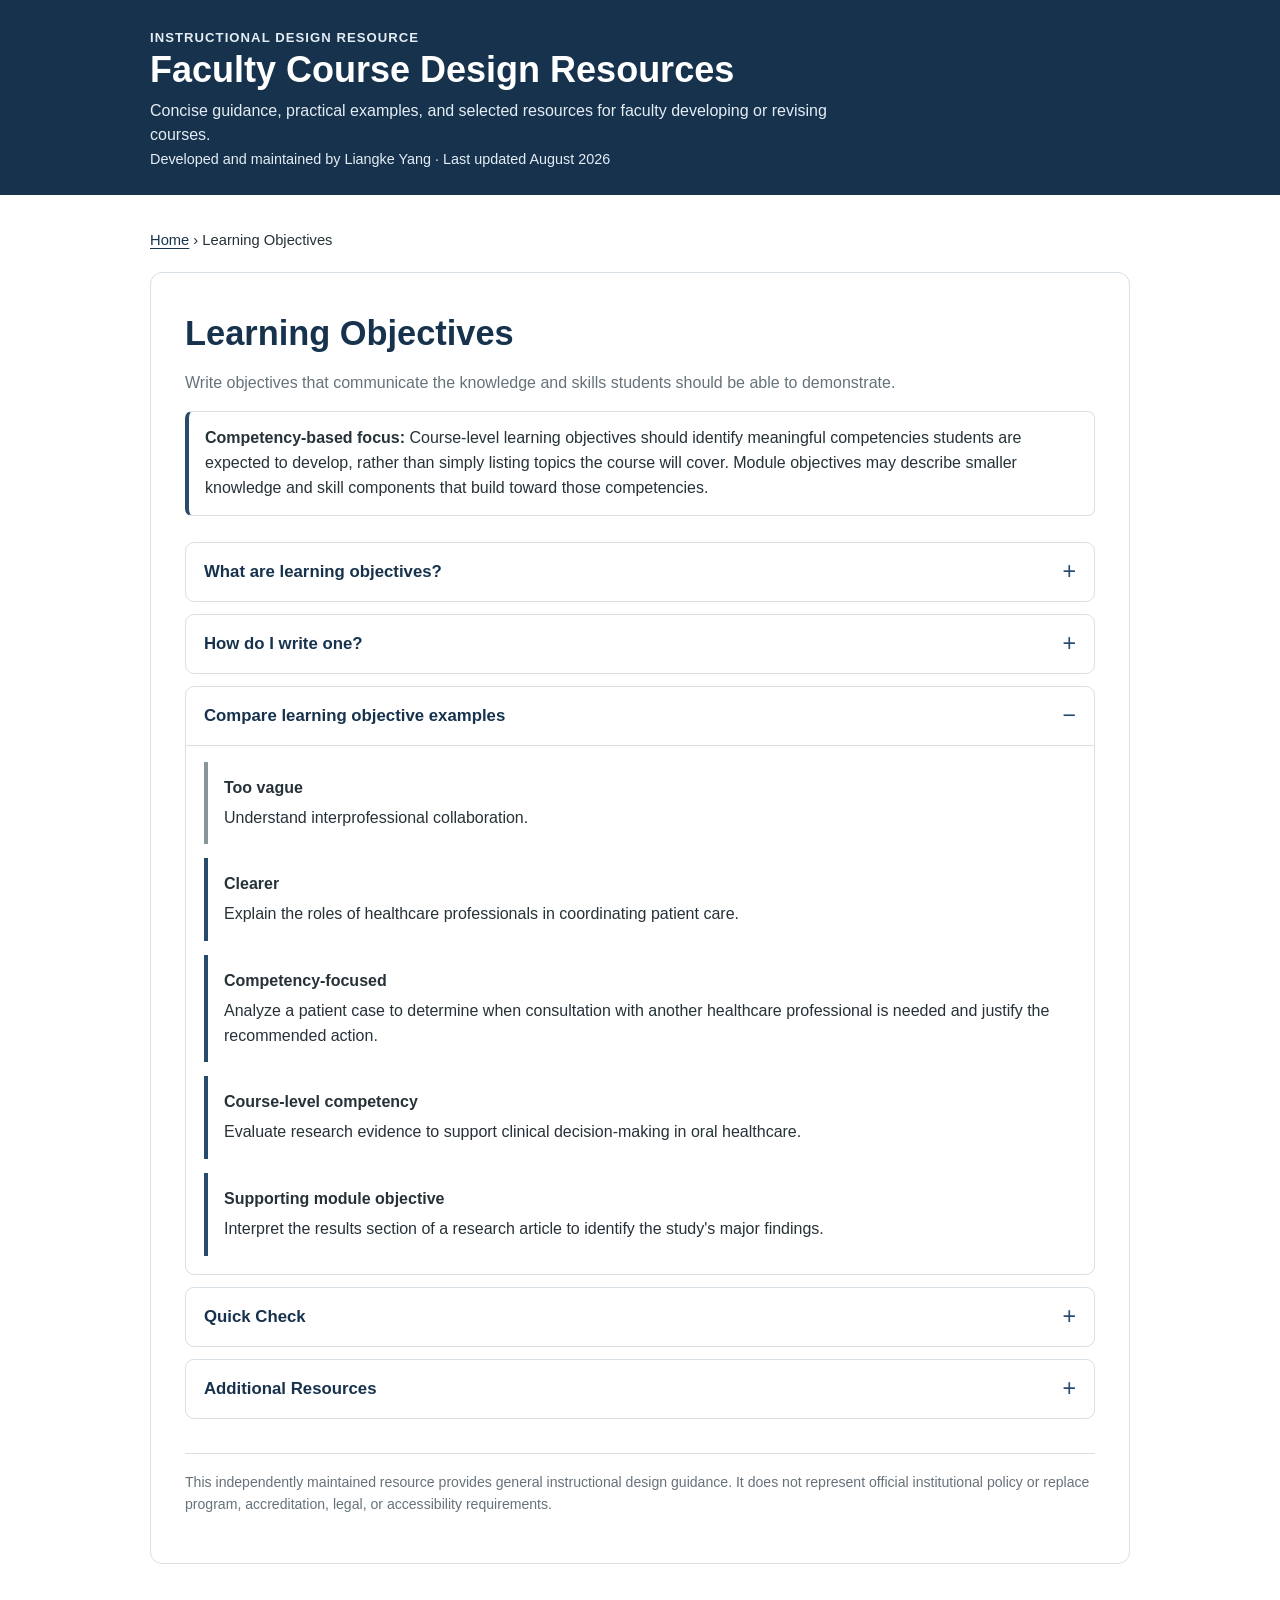
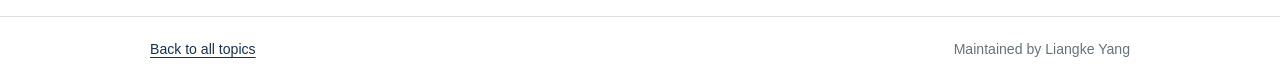
==== learning-objectives.html @ 35443c16 "Add initial faculty course design resource site" ====
<!doctype html>
<html lang="en">
<head>
  <meta charset="utf-8">
  <meta name="viewport" content="width=device-width, initial-scale=1">
  <meta name="description" content="Brief guidance and examples for writing competency-focused course and module learning objectives.">
  <title>Learning Objectives | Faculty Course Design Resources</title>
  <link rel="stylesheet" href="styles.css">
</head>
<body>
<header class="site-header">
  <div class="wrap">
    <p class="site-kicker">Instructional Design Resource</p>
    <h1>Faculty Course Design Resources</h1>
    <p>Concise guidance, practical examples, and selected resources for faculty developing or revising courses.</p>
    <p class="meta">Developed and maintained by Liangke Yang · Last updated August 2026</p>
  </div>
</header>

<main>
  <nav class="breadcrumb" aria-label="Breadcrumb">
    <a href="index.html">Home</a> &rsaquo; Learning Objectives
  </nav>

  <article class="content-panel">
    <h1>Learning Objectives</h1>
    <p class="page-lead">
      Write objectives that communicate the knowledge and skills students should be able to demonstrate.
    </p>

    <div class="note">
      <strong>Competency-based focus:</strong> Course-level learning objectives should identify meaningful
      competencies students are expected to develop, rather than simply listing topics the course will cover.
      Module objectives may describe smaller knowledge and skill components that build toward those competencies.
    </div>

    <section class="accordion" aria-label="Learning objectives guidance">
      <details>
        <summary>What are learning objectives?</summary>
        <div class="accordion-content">
          <p>
            Learning objectives describe what students should be able to do after completing a course,
            module, or learning activity.
          </p>
          <p>
            Course-level objectives should communicate the broader competencies students are expected to develop.
            Module-level objectives should describe the smaller knowledge and skills that support those competencies.
          </p>
        </div>
      </details>

      <details>
        <summary>How do I write one?</summary>
        <div class="accordion-content">
          <div class="formula">
            <strong>Action verb + knowledge or skill + context</strong>
          </div>
          <p>
            Use observable verbs such as <strong>identify, explain, apply, analyze, evaluate,</strong>
            and <strong>develop</strong>.
          </p>
          <p>
            Avoid vague verbs such as <em>know, understand, learn, appreciate,</em>
            or <em>become familiar with</em>.
          </p>
        </div>
      </details>

      <details open>
        <summary>Compare learning objective examples</summary>
        <div class="accordion-content">
          <div class="example bad">
            <span class="label">Too vague</span>
            Understand interprofessional collaboration.
          </div>

          <div class="example">
            <span class="label">Clearer</span>
            Explain the roles of healthcare professionals in coordinating patient care.
          </div>

          <div class="example">
            <span class="label">Competency-focused</span>
            Analyze a patient case to determine when consultation with another healthcare professional
            is needed and justify the recommended action.
          </div>

          <div class="example">
            <span class="label">Course-level competency</span>
            Evaluate research evidence to support clinical decision-making in oral healthcare.
          </div>

          <div class="example">
            <span class="label">Supporting module objective</span>
            Interpret the results section of a research article to identify the study's major findings.
          </div>
        </div>
      </details>

      <details>
        <summary>Quick Check</summary>
        <div class="accordion-content">
          <ul class="quick-check">
            <li>Does the objective describe what the student will do?</li>
            <li>Does it identify meaningful knowledge or skill rather than content coverage?</li>
            <li>Is the action observable and assessable?</li>
            <li>Does it contribute to a course or professional competency?</li>
            <li>Is it achievable within the course or module?</li>
          </ul>
        </div>
      </details>

      <details>
        <summary>Additional Resources</summary>
        <div class="accordion-content">
          <ul class="resource-list">
            <li>
              <a class="resource-link"
                 href="https://academiceffectiveness.gatech.edu/assessment-toolkit/developing-student-learning-outcome-statements"
                 target="_blank" rel="noopener">
                Georgia Tech: Developing Student Learning Outcome Statements
              </a>
            </li>
            <li>
              <a class="resource-link"
                 href="https://learningoutcomes.ucla.edu/process-guidelines/establishing-student-learning-objectives-competencies-for-courses/"
                 target="_blank" rel="noopener">
                UCLA: Establishing Student Learning Objectives/Competencies for Courses
              </a>
            </li>
            <li>
              <a class="resource-link"
                 href="https://poorvucenter.yale.edu/teaching/teaching-resource-library/writing-learning-goals-objectives-and-outcomes"
                 target="_blank" rel="noopener">
                Yale: Writing Learning Goals, Objectives and Outcomes
              </a>
            </li>
            <li>
              <a class="resource-link"
                 href="https://teachingcommons.stanford.edu/teaching-guides/foundations-course-design/course-planning/creating-learning-outcomes"
                 target="_blank" rel="noopener">
                Stanford: Creating Learning Outcomes
              </a>
            </li>
            <li>
              <a class="resource-link"
                 href="https://www.unmc.edu/facdev/teaching/teaching-resources/teaching-tips/learning-strategies.html"
                 target="_blank" rel="noopener">
                University of Nebraska Medical Center: Writing Learning Objectives
              </a>
            </li>
          </ul>
        </div>
      </details>
    </section>

    <p class="disclaimer">
      This independently maintained resource provides general instructional design guidance.
      It does not represent official institutional policy or replace program, accreditation, legal,
      or accessibility requirements.
    </p>
  </article>
</main>

<footer class="site-footer">
  <div class="wrap">
    <a class="back-link" href="index.html">Back to all topics</a>
    <span>Maintained by Liangke Yang</span>
  </div>
</footer>
</body>
</html>
---- styles.css ----
:root {
  --navy: #17324d;
  --navy-light: #274b6d;
  --text: #263238;
  --muted: #66727a;
  --surface: #ffffff;
  --border: #d9e0e5;
}

* {
  box-sizing: border-box;
}

body {
  margin: 0;
  font-family: Arial, Helvetica, sans-serif;
  color: var(--text);
  background: var(--surface);
  line-height: 1.55;
}

a {
  color: var(--navy);
}

.site-header {
  background: var(--navy);
  color: #ffffff;
  border-bottom: 1px solid var(--navy);
  padding: 28px 20px 24px;
}

.wrap,
main {
  width: min(980px, calc(100% - 40px));
  margin: 0 auto;
}

.site-kicker {
  margin: 0 0 7px;
  color: #c7d7e5;
  font-size: .82rem;
  font-weight: 700;
  letter-spacing: .08em;
  text-transform: uppercase;
}

.site-header h1 {
  margin: 0 0 7px;
  font-size: clamp(1.7rem, 4vw, 2.25rem);
  line-height: 1.2;
}

.site-header p {
  max-width: 720px;
  margin: 0;
  color: #e4edf4;
}

main {
  padding: 34px 0 52px;
}

.intro {
  max-width: 760px;
  margin-bottom: 28px;
}

.meta {
  margin-top: 10px;
  color: var(--muted);
  font-size: .9rem;
}

.section-title {
  margin: 36px 0 14px;
  color: var(--navy);
  font-size: 1.25rem;
}

.card-grid {
  display: grid;
  grid-template-columns: repeat(auto-fit, minmax(245px, 1fr));
  gap: 16px;
}

.card {
  display: block;
  min-height: 126px;
  padding: 18px;
  color: inherit;
  text-decoration: none;
  background: var(--surface);
  border: 1px solid var(--border);
  border-radius: 10px;
}

.card.is-link {
  border-top: 4px solid var(--navy-light);
}

.card:hover,
.card:focus-visible {
  box-shadow: 0 5px 16px rgba(38, 50, 56, .09);
  transform: translateY(-1px);
}

.card h2 {
  margin: 0 0 8px;
  color: var(--navy);
  font-size: 1.08rem;
}

.card p {
  margin: 0;
  color: var(--muted);
  font-size: .95rem;
}

.breadcrumb {
  margin-bottom: 20px;
  font-size: .92rem;
}

.breadcrumb a,
.resource-link,
.back-link {
  color: var(--navy);
  text-decoration-thickness: 1px;
  text-underline-offset: 3px;
}

.content-panel {
  padding: clamp(22px, 4vw, 34px);
  background: var(--surface);
  border: 1px solid var(--border);
  border-radius: 12px;
}

.content-panel h1 {
  margin: 0;
  color: var(--navy);
  font-size: clamp(1.7rem, 4vw, 2.15rem);
}

.page-lead {
  max-width: 760px;
  margin: 10px 0 0;
  color: var(--muted);
}

.content-panel h2 {
  margin: 30px 0 10px;
  color: var(--navy);
  font-size: 1.22rem;
}

.formula,
.example {
  margin: 14px 0;
  padding: 14px 16px;
  background: var(--surface);
  border-left: 4px solid var(--navy-light);
}

.example.bad {
  background: var(--surface);
  border-left-color: #8a959a;
}

.label {
  display: block;
  margin-bottom: 5px;
  font-weight: 700;
}

.note {
  margin: 16px 0;
  padding: 14px 16px;
  background: var(--surface);
  border: 1px solid var(--border);
  border-left: 4px solid var(--navy-light);
  border-radius: 7px;
}

.quick-check {
  padding-left: 22px;
}

.quick-check li {
  margin-bottom: 7px;
}

.resource-list {
  padding-left: 20px;
}

.resource-list li {
  margin-bottom: 10px;
}

.disclaimer {
  margin-top: 34px;
  padding-top: 18px;
  color: var(--muted);
  font-size: .88rem;
  border-top: 1px solid var(--border);
}

.site-footer {
  padding: 22px 20px;
  color: var(--muted);
  background: var(--surface);
  border-top: 1px solid var(--border);
  font-size: .88rem;
}

.site-footer .wrap {
  display: flex;
  flex-wrap: wrap;
  justify-content: space-between;
  gap: 8px 20px;
}

@media (max-width: 600px) {
  .wrap,
  main {
    width: min(100% - 28px, 980px);
  }

  .site-header {
    padding: 22px 14px 20px;
  }

  .site-footer .wrap {
    display: block;
  }

  .site-footer .wrap > * + * {
    margin-top: 6px;
  }
}

.accordion {
  margin-top: 26px;
}

.accordion details {
  margin-bottom: 12px;
  background: var(--surface);
  border: 1px solid var(--border);
  border-radius: 9px;
  overflow: hidden;
}

.accordion summary {
  position: relative;
  padding: 16px 48px 16px 18px;
  color: var(--navy);
  font-size: 1.05rem;
  font-weight: 700;
  cursor: pointer;
  list-style: none;
}

.accordion summary::-webkit-details-marker {
  display: none;
}

.accordion summary::after {
  content: "+";
  position: absolute;
  top: 50%;
  right: 18px;
  transform: translateY(-50%);
  color: var(--navy-light);
  font-size: 1.45rem;
  font-weight: 400;
}

.accordion details[open] summary::after {
  content: "−";
}

.accordion summary:hover,
.accordion summary:focus-visible {
  background: #f7f9fb;
}

.accordion-content {
  padding: 0 18px 18px;
  border-top: 1px solid var(--border);
}

.accordion-content > :first-child {
  margin-top: 16px;
}

.accordion-content > :last-child {
  margin-bottom: 0;
}
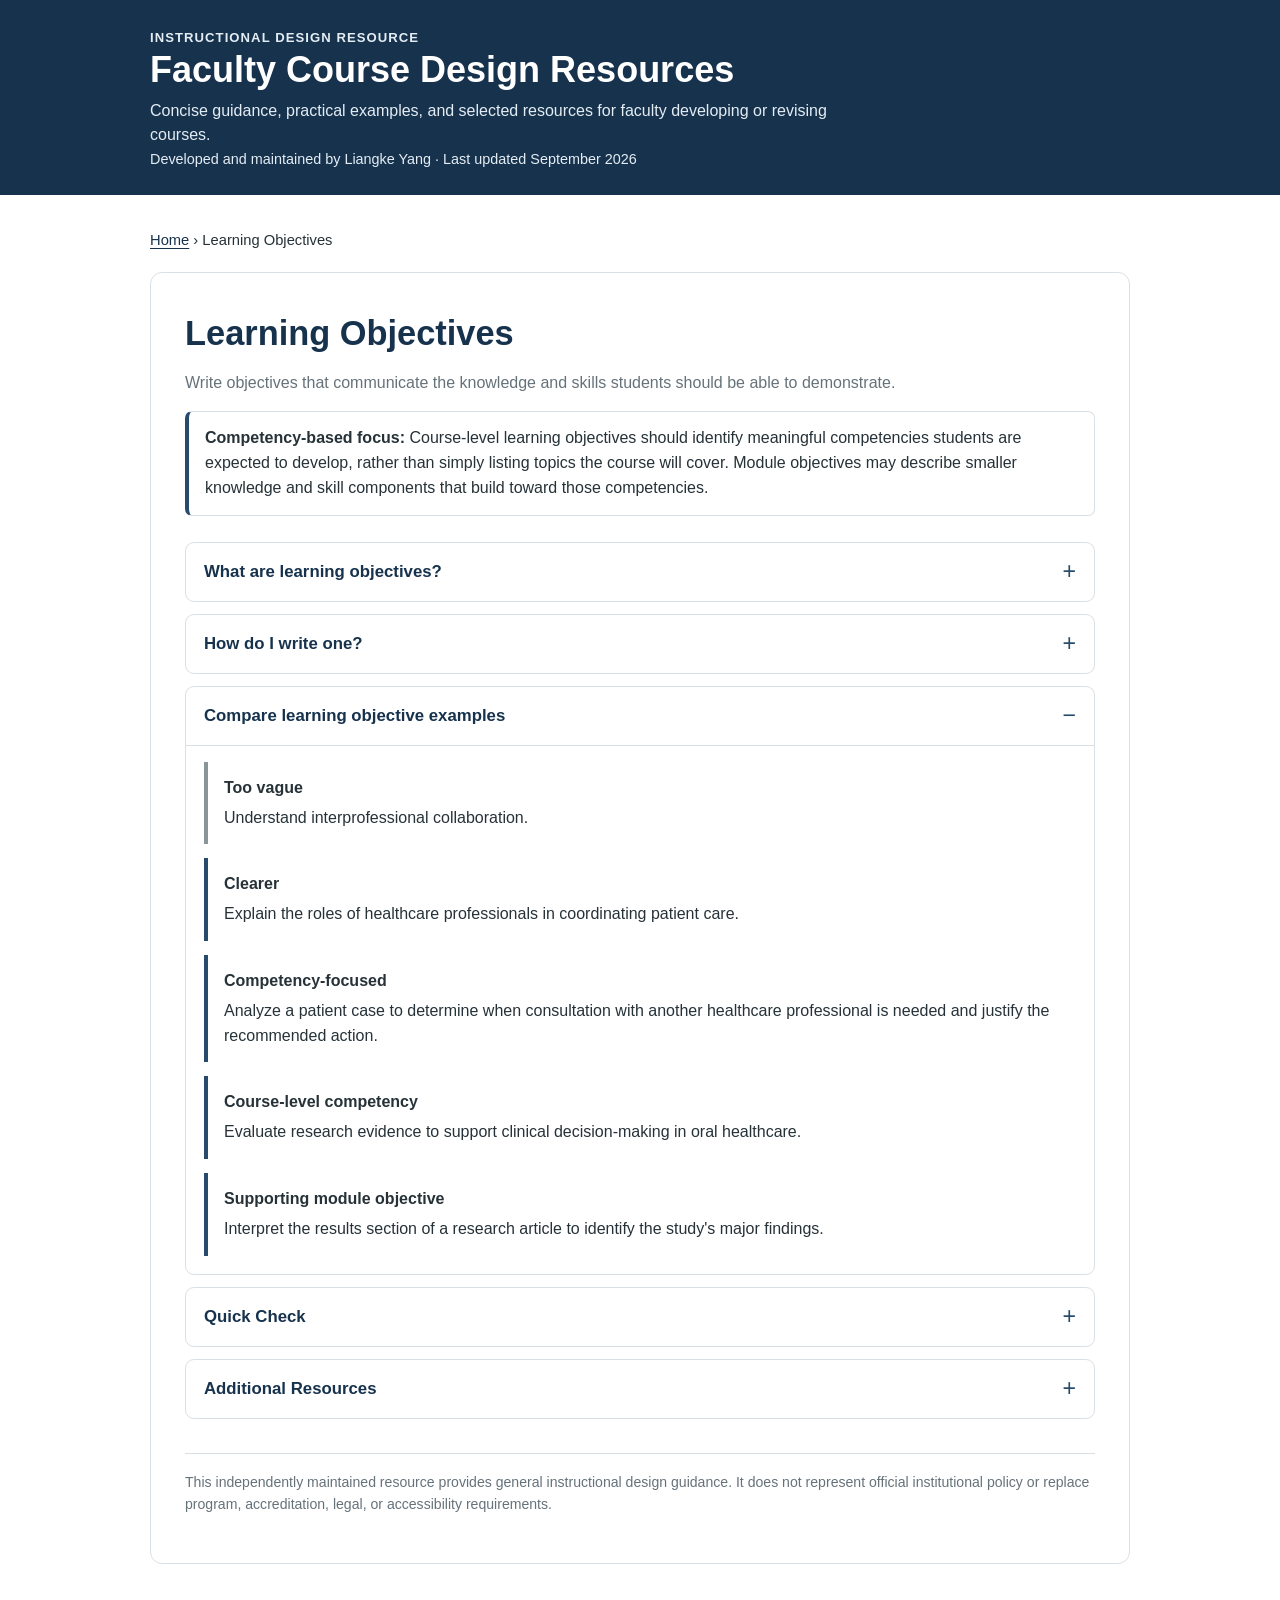
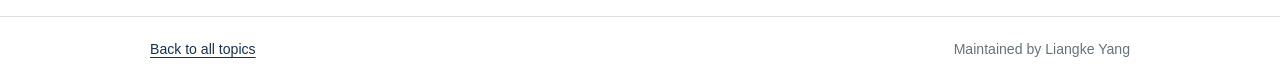
==== commit c91197a7: "Update learning objectives page" ====
--- a/learning-objectives.html
+++ b/learning-objectives.html
@@ -13,7 +13,7 @@
     <p class="site-kicker">Instructional Design Resource</p>
     <h1>Faculty Course Design Resources</h1>
     <p>Concise guidance, practical examples, and selected resources for faculty developing or revising courses.</p>
-    <p class="meta">Developed and maintained by Liangke Yang · Last updated August 2026</p>
+    <p class="meta">Developed and maintained by Liangke Yang &middot; Last updated September 2026</p>
   </div>
 </header>
 
@@ -169,4 +169,4 @@
   </div>
 </footer>
 </body>
-</html>+</html>
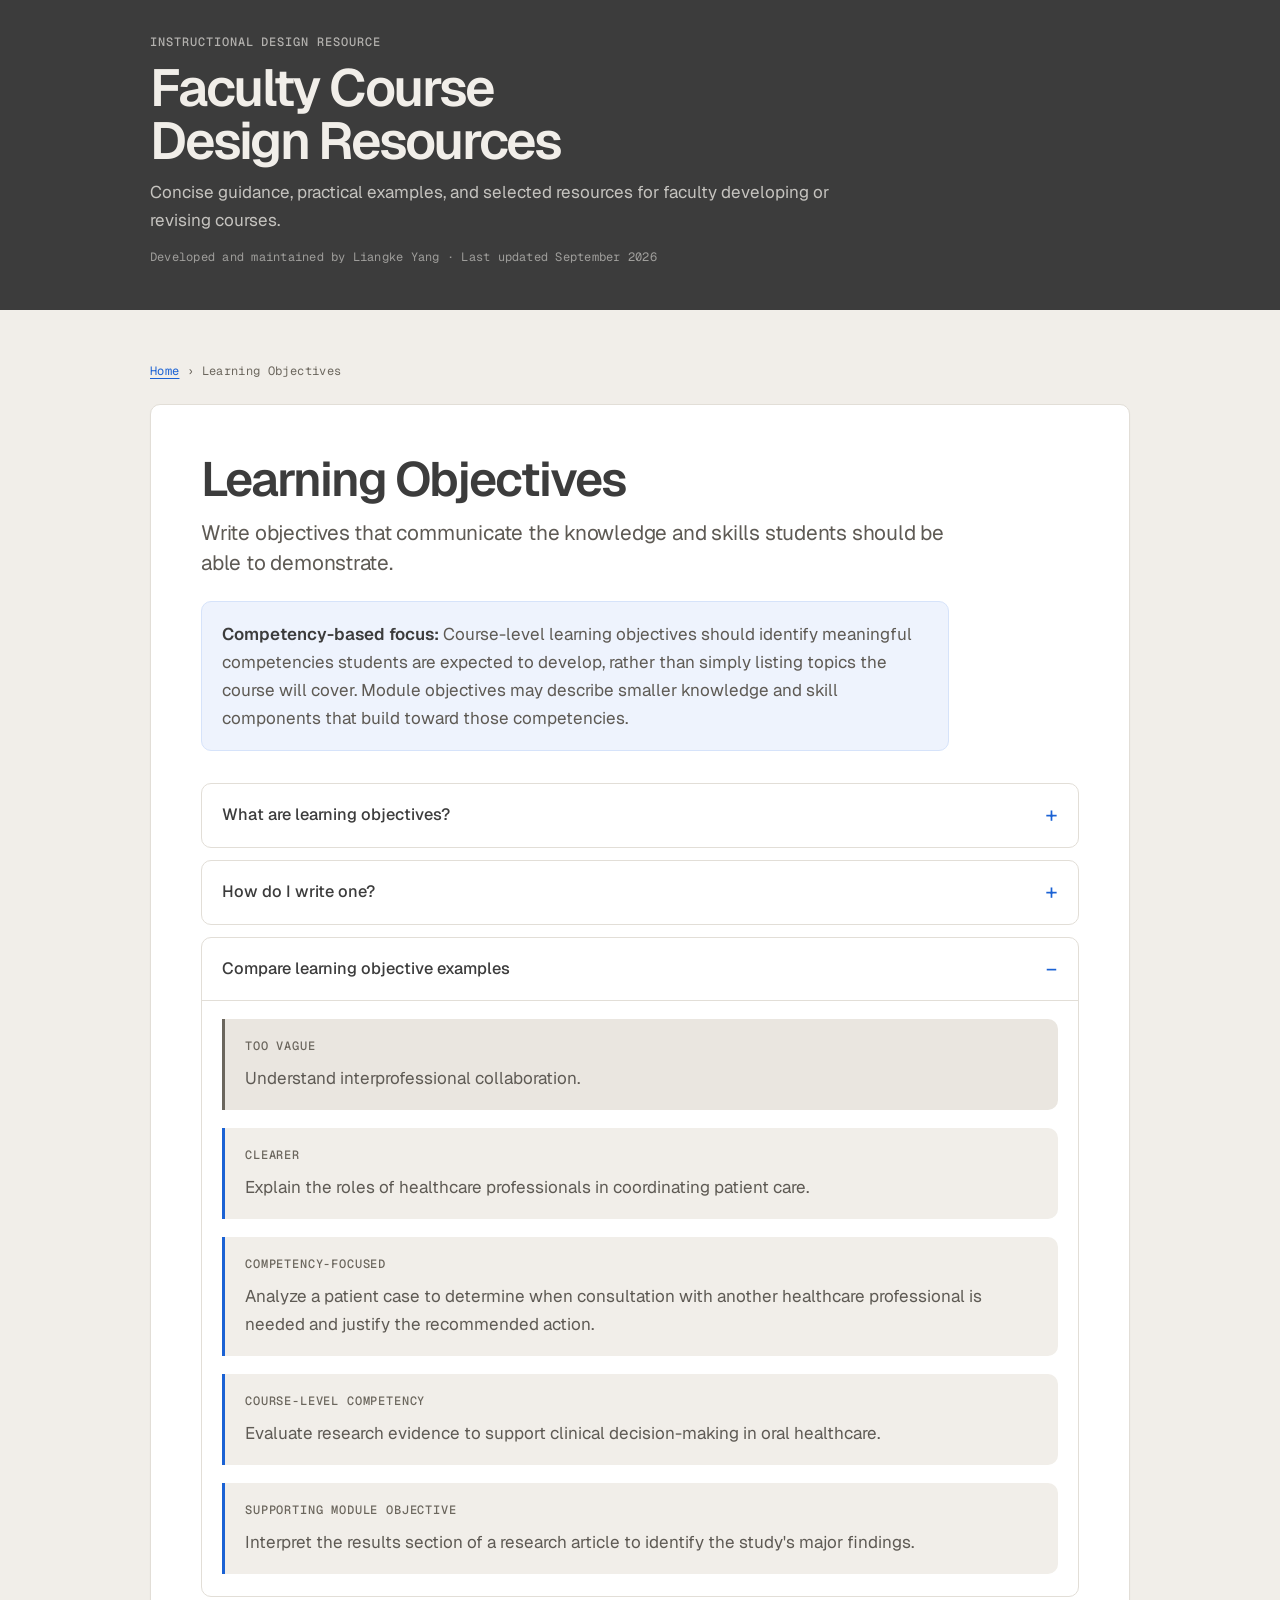
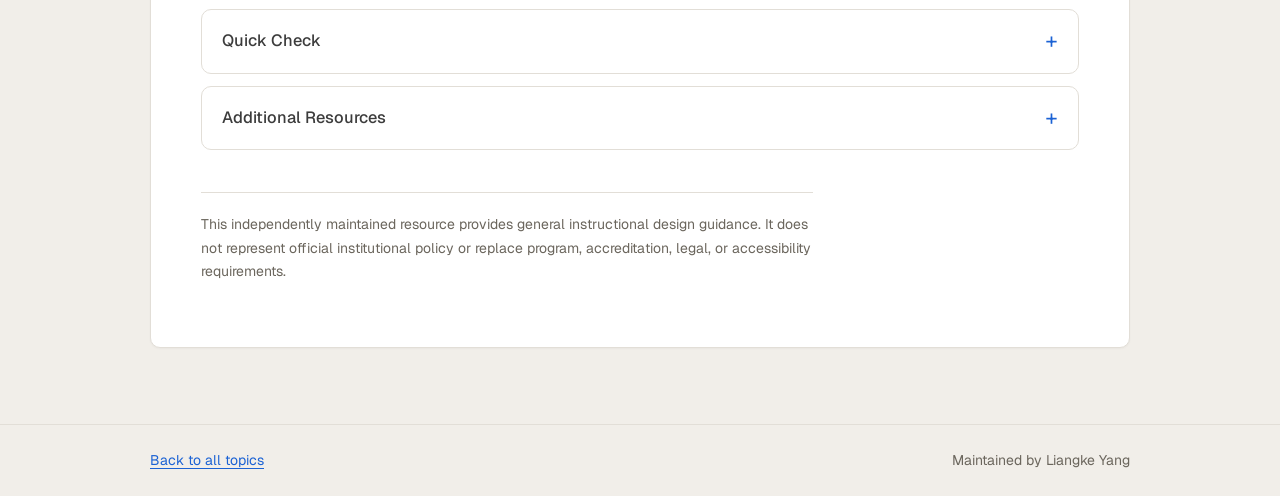
==== commit 6389e41b: "Bust stylesheet cache on learning objectives page" ====
--- a/learning-objectives.html
+++ b/learning-objectives.html
@@ -5,7 +5,7 @@
   <meta name="viewport" content="width=device-width, initial-scale=1">
   <meta name="description" content="Brief guidance and examples for writing competency-focused course and module learning objectives.">
   <title>Learning Objectives | Faculty Course Design Resources</title>
-  <link rel="stylesheet" href="styles.css">
+  <link rel="stylesheet" href="styles.css?v=20260903">
 </head>
 <body>
 <header class="site-header">
--- a/styles.css
+++ b/styles.css
@@ -1,186 +1,306 @@
+@import url('https://fonts.googleapis.com/css2?family=Geist:wght@300..700&family=Geist+Mono:wght@400..600&display=swap');
+
 :root {
-  --navy: #17324d;
-  --navy-light: #274b6d;
-  --text: #263238;
-  --muted: #66727a;
-  --surface: #ffffff;
-  --border: #d9e0e5;
-}
-
-* {
+  --paper: #F1EEE9;
+  --surface: #FFFFFF;
+  --paper-sunk: #EAE6E0;
+  --ink: #3C3C3C;
+  --ink-2: #5E5A54;
+  --ink-3: #6B665D;
+  --accent: #1B62D4;
+  --accent-fill: #EEF3FD;
+  --accent-line: #D6E3FA;
+  --line: #E2DED7;
+  --shadow: 60, 60, 60;
+  --radius: 10px;
+  --max: 980px;
+  --measure: 68ch;
+  --sans: "Geist", ui-sans-serif, system-ui, -apple-system, "Segoe UI", sans-serif;
+  --mono: "Geist Mono", ui-monospace, SFMono-Regular, Menlo, monospace;
+  --ease: cubic-bezier(.22, 1, .36, 1);
+
+  /* Legacy aliases retained so page-specific rules remain stable. */
+  --navy: var(--ink);
+  --navy-light: var(--accent);
+  --text: var(--ink);
+  --muted: var(--ink-2);
+  --border: var(--line);
+}
+
+*, *::before, *::after {
   box-sizing: border-box;
+}
+
+html {
+  scroll-behavior: smooth;
+  -webkit-text-size-adjust: 100%;
 }
 
 body {
   margin: 0;
-  font-family: Arial, Helvetica, sans-serif;
-  color: var(--text);
-  background: var(--surface);
-  line-height: 1.55;
+  font-family: var(--sans);
+  font-size: 1.0625rem;
+  color: var(--ink);
+  background: var(--paper);
+  line-height: 1.65;
+  font-synthesis-weight: none;
+  -webkit-font-smoothing: antialiased;
+  text-rendering: optimizeLegibility;
 }
 
 a {
-  color: var(--navy);
+  color: var(--accent);
+  text-decoration-thickness: 1px;
+  text-underline-offset: 3px;
+}
+
+a:hover {
+  text-decoration-thickness: 2px;
+}
+
+a:focus-visible,
+summary:focus-visible {
+  outline: 2px solid var(--accent);
+  outline-offset: 3px;
 }
 
 .site-header {
-  background: var(--navy);
-  color: #ffffff;
-  border-bottom: 1px solid var(--navy);
-  padding: 28px 20px 24px;
+  background: var(--ink);
+  color: var(--paper);
+  border-bottom: 0;
+  padding: 34px 20px 32px;
 }
 
 .wrap,
 main {
-  width: min(980px, calc(100% - 40px));
+  width: min(var(--max), calc(100% - 48px));
   margin: 0 auto;
 }
 
 .site-kicker {
-  margin: 0 0 7px;
-  color: #c7d7e5;
-  font-size: .82rem;
-  font-weight: 700;
+  margin: 0 0 10px;
+  color: rgba(241, 238, 233, .66);
+  font-family: var(--mono);
+  font-size: .75rem;
+  font-weight: 500;
+  line-height: 1.4;
   letter-spacing: .08em;
   text-transform: uppercase;
 }
 
 .site-header h1 {
-  margin: 0 0 7px;
-  font-size: clamp(1.7rem, 4vw, 2.25rem);
-  line-height: 1.2;
-}
-
-.site-header p {
-  max-width: 720px;
+  max-width: 760px;
+  margin: 0 0 10px;
+  color: var(--paper);
+  font-size: clamp(2rem, 4.5vw, 3.25rem);
+  font-weight: 600;
+  line-height: 1.03;
+  letter-spacing: -.04em;
+  text-wrap: balance;
+}
+
+.site-header p:not(.site-kicker):not(.meta) {
+  max-width: 700px;
   margin: 0;
-  color: #e4edf4;
+  color: rgba(241, 238, 233, .76);
+}
+
+.site-header .meta {
+  margin-top: 14px;
+  color: rgba(241, 238, 233, .55);
 }
 
 main {
-  padding: 34px 0 52px;
+  padding: 52px 0 76px;
 }
 
 .intro {
-  max-width: 760px;
-  margin-bottom: 28px;
+  max-width: var(--measure);
+  margin-bottom: 38px;
+  color: var(--ink-2);
 }
 
 .meta {
   margin-top: 10px;
-  color: var(--muted);
-  font-size: .9rem;
+  color: var(--ink-3);
+  font-family: var(--mono);
+  font-size: .75rem;
+  line-height: 1.5;
+  letter-spacing: .02em;
 }
 
 .section-title {
-  margin: 36px 0 14px;
-  color: var(--navy);
-  font-size: 1.25rem;
+  margin: 48px 0 18px;
+  padding-bottom: 12px;
+  color: var(--ink);
+  border-bottom: 1px solid var(--line);
+  font-size: clamp(1.35rem, 2.4vw, 1.7rem);
+  font-weight: 500;
+  line-height: 1.18;
+  letter-spacing: -.021em;
 }
 
 .card-grid {
   display: grid;
   grid-template-columns: repeat(auto-fit, minmax(245px, 1fr));
-  gap: 16px;
+  gap: 14px;
 }
 
 .card {
   display: block;
-  min-height: 126px;
-  padding: 18px;
+  min-height: 140px;
+  padding: 24px;
   color: inherit;
   text-decoration: none;
   background: var(--surface);
-  border: 1px solid var(--border);
-  border-radius: 10px;
+  border: 1px solid var(--line);
+  border-radius: var(--radius);
+  box-shadow: 0 1px 2px rgba(var(--shadow), .04);
+  transition: transform .28s var(--ease), box-shadow .28s var(--ease), border-color .28s var(--ease);
 }
 
 .card.is-link {
-  border-top: 4px solid var(--navy-light);
+  border-top: 1px solid var(--line);
+}
+
+.card.is-link::before {
+  content: "";
+  display: block;
+  width: 22px;
+  height: 2px;
+  margin-bottom: 18px;
+  background: var(--accent);
+  border-radius: 999px;
 }
 
 .card:hover,
 .card:focus-visible {
-  box-shadow: 0 5px 16px rgba(38, 50, 56, .09);
-  transform: translateY(-1px);
+  border-color: #D4CEC5;
+  box-shadow: 0 10px 28px rgba(var(--shadow), .08);
+  transform: translateY(-3px);
+}
+
+.card:focus-visible {
+  outline: 2px solid var(--accent);
+  outline-offset: 3px;
 }
 
 .card h2 {
-  margin: 0 0 8px;
-  color: var(--navy);
+  margin: 0 0 9px;
+  color: var(--ink);
   font-size: 1.08rem;
+  font-weight: 500;
+  line-height: 1.25;
+  letter-spacing: -.014em;
 }
 
 .card p {
   margin: 0;
-  color: var(--muted);
+  color: var(--ink-2);
   font-size: .95rem;
 }
 
 .breadcrumb {
-  margin-bottom: 20px;
-  font-size: .92rem;
+  margin-bottom: 22px;
+  color: var(--ink-3);
+  font-family: var(--mono);
+  font-size: .75rem;
+  letter-spacing: .03em;
 }
 
 .breadcrumb a,
 .resource-link,
 .back-link {
-  color: var(--navy);
+  color: var(--accent);
   text-decoration-thickness: 1px;
   text-underline-offset: 3px;
 }
 
 .content-panel {
-  padding: clamp(22px, 4vw, 34px);
+  padding: clamp(28px, 5vw, 50px);
   background: var(--surface);
-  border: 1px solid var(--border);
-  border-radius: 12px;
+  border: 1px solid var(--line);
+  border-radius: var(--radius);
+  box-shadow: 0 1px 2px rgba(var(--shadow), .04);
+}
+
+.content-panel > * {
+  max-width: var(--measure);
+}
+
+.content-panel > .accordion,
+.content-panel > .shot,
+.content-panel > .shot-pair,
+.content-panel > figure {
+  max-width: none;
 }
 
 .content-panel h1 {
   margin: 0;
-  color: var(--navy);
-  font-size: clamp(1.7rem, 4vw, 2.15rem);
+  color: var(--ink);
+  font-size: clamp(2rem, 4.5vw, 3rem);
+  font-weight: 600;
+  line-height: 1.03;
+  letter-spacing: -.04em;
+  text-wrap: balance;
 }
 
 .page-lead {
-  max-width: 760px;
-  margin: 10px 0 0;
-  color: var(--muted);
+  max-width: 54ch;
+  margin: 14px 0 0;
+  color: var(--ink-2);
+  font-size: clamp(1.1rem, 1.7vw, 1.3rem);
+  line-height: 1.45;
+  letter-spacing: -.01em;
 }
 
 .content-panel h2 {
-  margin: 30px 0 10px;
-  color: var(--navy);
-  font-size: 1.22rem;
+  margin: 38px 0 12px;
+  color: var(--ink);
+  font-size: clamp(1.3rem, 2.2vw, 1.6rem);
+  font-weight: 500;
+  line-height: 1.2;
+  letter-spacing: -.02em;
 }
 
 .formula,
 .example {
-  margin: 14px 0;
-  padding: 14px 16px;
-  background: var(--surface);
-  border-left: 4px solid var(--navy-light);
+  margin: 18px 0;
+  padding: 18px 20px;
+  color: var(--ink-2);
+  background: var(--paper);
+  border-left: 3px solid var(--accent);
+  border-radius: 0 var(--radius) var(--radius) 0;
 }
 
 .example.bad {
-  background: var(--surface);
-  border-left-color: #8a959a;
+  background: var(--paper-sunk);
+  border-left-color: var(--ink-3);
 }
 
 .label {
   display: block;
-  margin-bottom: 5px;
-  font-weight: 700;
+  margin-bottom: 7px;
+  color: var(--ink-3);
+  font-family: var(--mono);
+  font-size: .75rem;
+  font-weight: 500;
+  letter-spacing: .07em;
+  text-transform: uppercase;
 }
 
 .note {
-  margin: 16px 0;
-  padding: 14px 16px;
-  background: var(--surface);
-  border: 1px solid var(--border);
-  border-left: 4px solid var(--navy-light);
-  border-radius: 7px;
+  margin: 22px 0;
+  padding: 18px 20px;
+  color: var(--ink-2);
+  background: var(--accent-fill);
+  border: 1px solid var(--accent-line);
+  border-radius: var(--radius);
+}
+
+.note strong {
+  color: var(--ink);
+  font-weight: 600;
 }
 
 .quick-check {
@@ -188,7 +308,7 @@
 }
 
 .quick-check li {
-  margin-bottom: 7px;
+  margin-bottom: 8px;
 }
 
 .resource-list {
@@ -200,19 +320,19 @@
 }
 
 .disclaimer {
-  margin-top: 34px;
-  padding-top: 18px;
-  color: var(--muted);
-  font-size: .88rem;
-  border-top: 1px solid var(--border);
+  margin-top: 42px;
+  padding-top: 20px;
+  color: var(--ink-3);
+  font-size: .875rem;
+  border-top: 1px solid var(--line);
 }
 
 .site-footer {
-  padding: 22px 20px;
-  color: var(--muted);
-  background: var(--surface);
-  border-top: 1px solid var(--border);
-  font-size: .88rem;
+  padding: 24px 20px;
+  color: var(--ink-3);
+  background: var(--paper);
+  border-top: 1px solid var(--line);
+  font-size: .875rem;
 }
 
 .site-footer .wrap {
@@ -222,45 +342,27 @@
   gap: 8px 20px;
 }
 
-@media (max-width: 600px) {
-  .wrap,
-  main {
-    width: min(100% - 28px, 980px);
-  }
-
-  .site-header {
-    padding: 22px 14px 20px;
-  }
-
-  .site-footer .wrap {
-    display: block;
-  }
-
-  .site-footer .wrap > * + * {
-    margin-top: 6px;
-  }
-}
-
 .accordion {
-  margin-top: 26px;
+  margin-top: 32px;
 }
 
 .accordion details {
   margin-bottom: 12px;
   background: var(--surface);
-  border: 1px solid var(--border);
-  border-radius: 9px;
+  border: 1px solid var(--line);
+  border-radius: var(--radius);
   overflow: hidden;
 }
 
 .accordion summary {
   position: relative;
-  padding: 16px 48px 16px 18px;
-  color: var(--navy);
-  font-size: 1.05rem;
-  font-weight: 700;
+  padding: 18px 52px 18px 20px;
+  color: var(--ink);
+  font-size: 1.02rem;
+  font-weight: 500;
   cursor: pointer;
   list-style: none;
+  transition: background-color .2s var(--ease), color .2s var(--ease);
 }
 
 .accordion summary::-webkit-details-marker {
@@ -271,10 +373,11 @@
   content: "+";
   position: absolute;
   top: 50%;
-  right: 18px;
+  right: 20px;
   transform: translateY(-50%);
-  color: var(--navy-light);
-  font-size: 1.45rem;
+  color: var(--accent);
+  font-family: var(--mono);
+  font-size: 1.35rem;
   font-weight: 400;
 }
 
@@ -284,18 +387,54 @@
 
 .accordion summary:hover,
 .accordion summary:focus-visible {
-  background: #f7f9fb;
+  background: #FAF9F7;
 }
 
 .accordion-content {
-  padding: 0 18px 18px;
-  border-top: 1px solid var(--border);
+  padding: 0 20px 22px;
+  color: var(--ink-2);
+  border-top: 1px solid var(--line);
 }
 
 .accordion-content > :first-child {
-  margin-top: 16px;
+  margin-top: 18px;
 }
 
 .accordion-content > :last-child {
   margin-bottom: 0;
 }
+
+@media (prefers-reduced-motion: reduce) {
+  html { scroll-behavior: auto; }
+  *, *::before, *::after {
+    animation-duration: .01ms !important;
+    transition-duration: .01ms !important;
+  }
+}
+
+@media (max-width: 600px) {
+  .wrap,
+  main {
+    width: min(100% - 32px, var(--max));
+  }
+
+  .site-header {
+    padding: 28px 16px 26px;
+  }
+
+  main {
+    padding: 38px 0 56px;
+  }
+
+  .content-panel {
+    padding: 24px 20px;
+  }
+
+  .site-footer .wrap {
+    display: block;
+  }
+
+  .site-footer .wrap > * + * {
+    margin-top: 6px;
+  }
+}
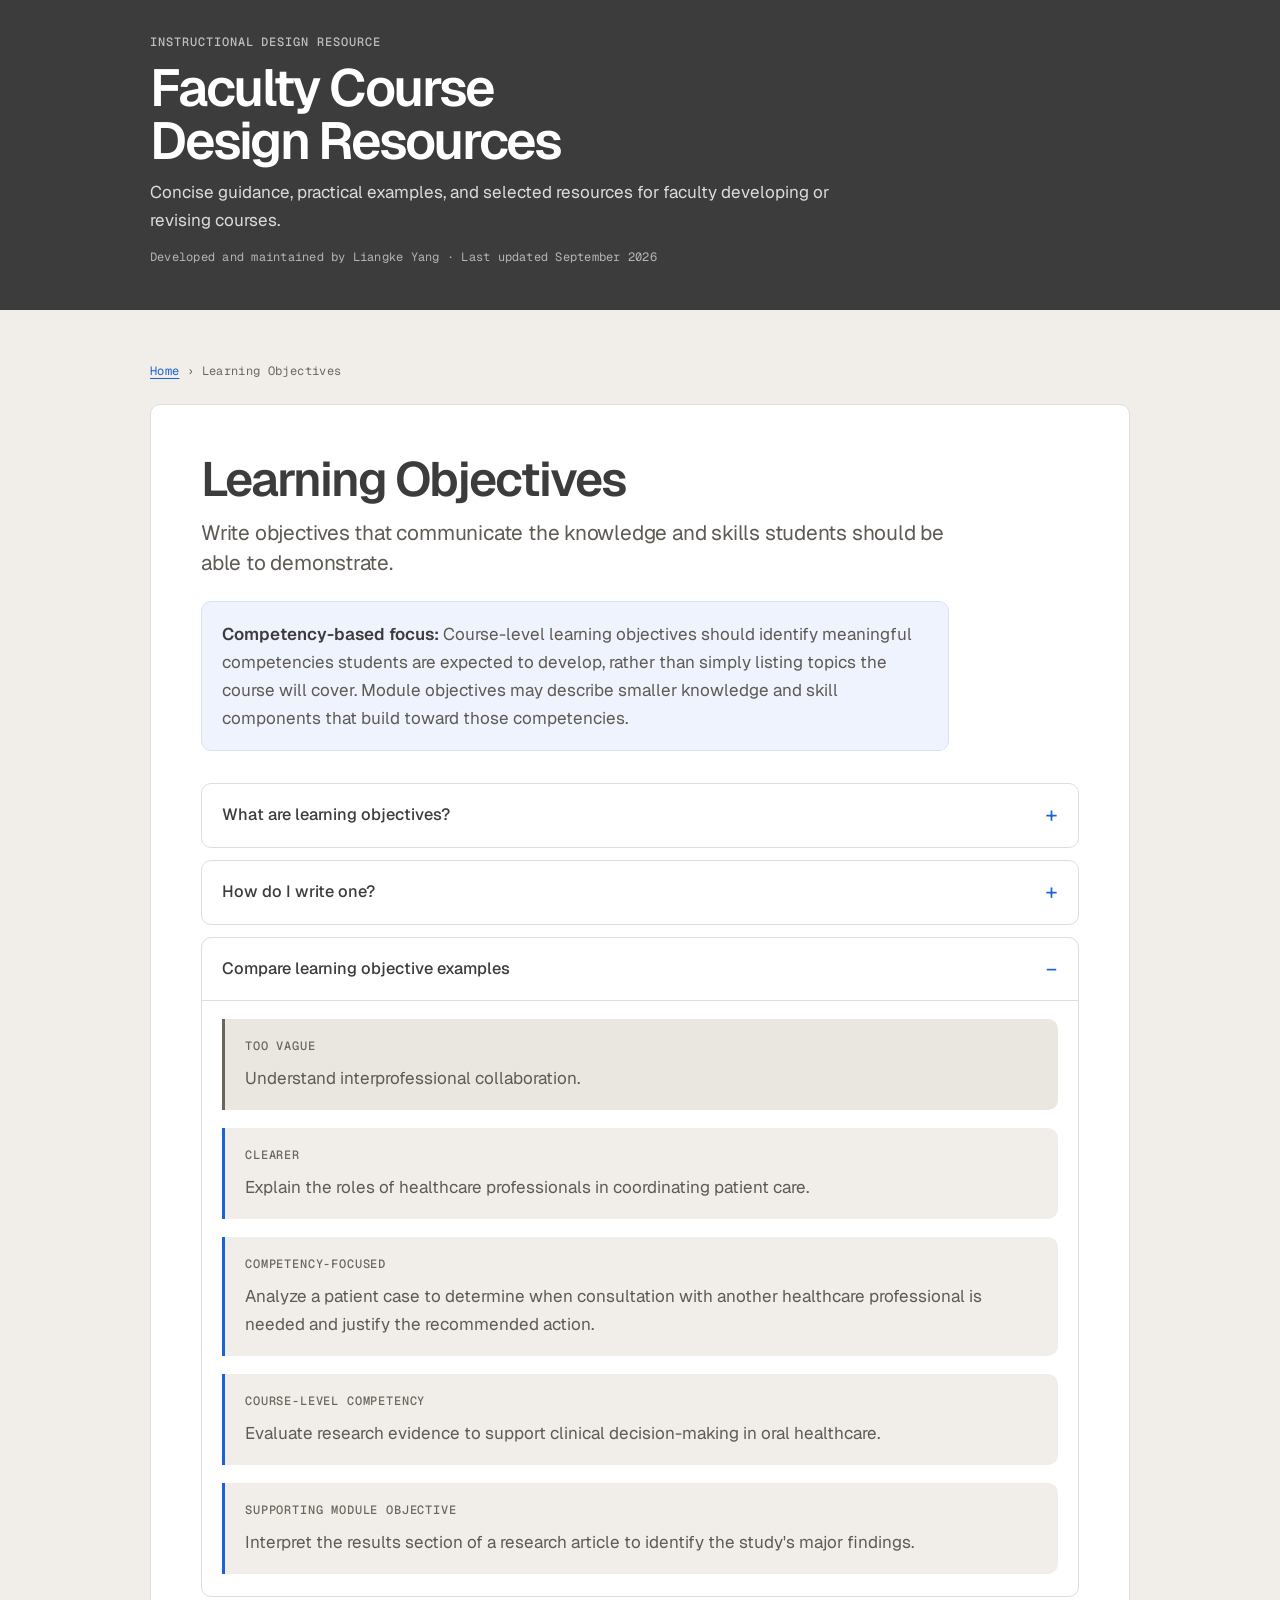
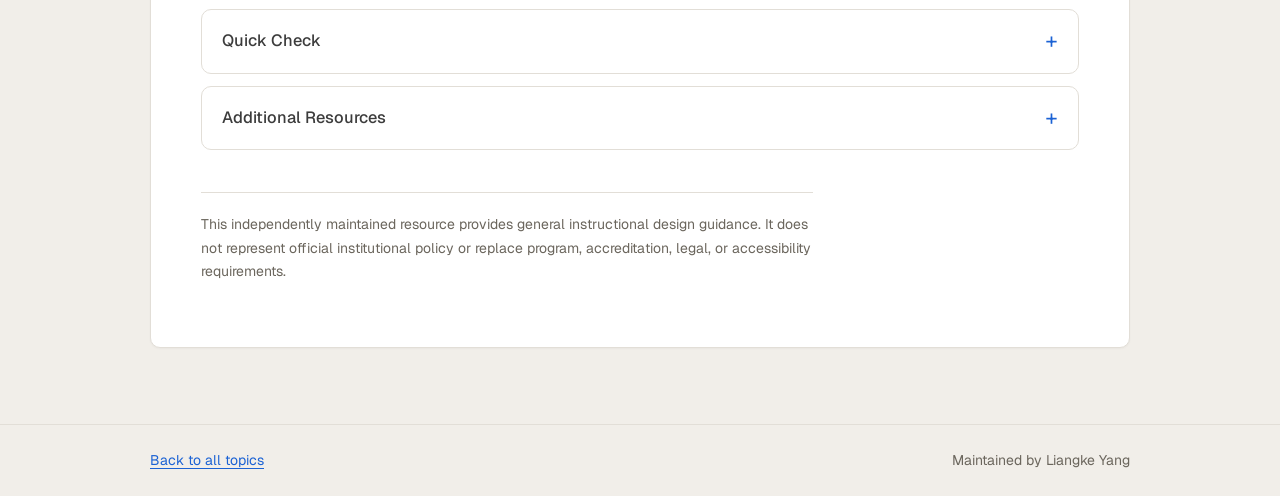
==== commit 1f49f79c: "Restore clean shared stylesheet reference" ====
--- a/learning-objectives.html
+++ b/learning-objectives.html
@@ -5,7 +5,7 @@
   <meta name="viewport" content="width=device-width, initial-scale=1">
   <meta name="description" content="Brief guidance and examples for writing competency-focused course and module learning objectives.">
   <title>Learning Objectives | Faculty Course Design Resources</title>
-  <link rel="stylesheet" href="styles.css?v=20260903">
+  <link rel="stylesheet" href="styles.css">
 </head>
 <body>
 <header class="site-header">
--- a/styles.css
+++ b/styles.css
@@ -66,7 +66,7 @@
 
 .site-header {
   background: var(--ink);
-  color: var(--paper);
+  color: #FFFFFF;
   border-bottom: 0;
   padding: 34px 20px 32px;
 }
@@ -77,9 +77,9 @@
   margin: 0 auto;
 }
 
-.site-kicker {
+.site-header .site-kicker {
   margin: 0 0 10px;
-  color: rgba(241, 238, 233, .66);
+  color: rgba(255, 255, 255, .68);
   font-family: var(--mono);
   font-size: .75rem;
   font-weight: 500;
@@ -91,7 +91,7 @@
 .site-header h1 {
   max-width: 760px;
   margin: 0 0 10px;
-  color: var(--paper);
+  color: #FFFFFF;
   font-size: clamp(2rem, 4.5vw, 3.25rem);
   font-weight: 600;
   line-height: 1.03;
@@ -102,12 +102,12 @@
 .site-header p:not(.site-kicker):not(.meta) {
   max-width: 700px;
   margin: 0;
-  color: rgba(241, 238, 233, .76);
+  color: rgba(255, 255, 255, .82);
 }
 
 .site-header .meta {
   margin-top: 14px;
-  color: rgba(241, 238, 233, .55);
+  color: rgba(255, 255, 255, .62);
 }
 
 main {
@@ -156,11 +156,11 @@
   border: 1px solid var(--line);
   border-radius: var(--radius);
   box-shadow: 0 1px 2px rgba(var(--shadow), .04);
-  transition: transform .28s var(--ease), box-shadow .28s var(--ease), border-color .28s var(--ease);
 }
 
 .card.is-link {
   border-top: 1px solid var(--line);
+  transition: transform .28s var(--ease), box-shadow .28s var(--ease), border-color .28s var(--ease);
 }
 
 .card.is-link::before {
@@ -173,14 +173,14 @@
   border-radius: 999px;
 }
 
-.card:hover,
-.card:focus-visible {
+.card.is-link:hover,
+.card.is-link:focus-visible {
   border-color: #D4CEC5;
   box-shadow: 0 10px 28px rgba(var(--shadow), .08);
   transform: translateY(-3px);
 }
 
-.card:focus-visible {
+.card.is-link:focus-visible {
   outline: 2px solid var(--accent);
   outline-offset: 3px;
 }
